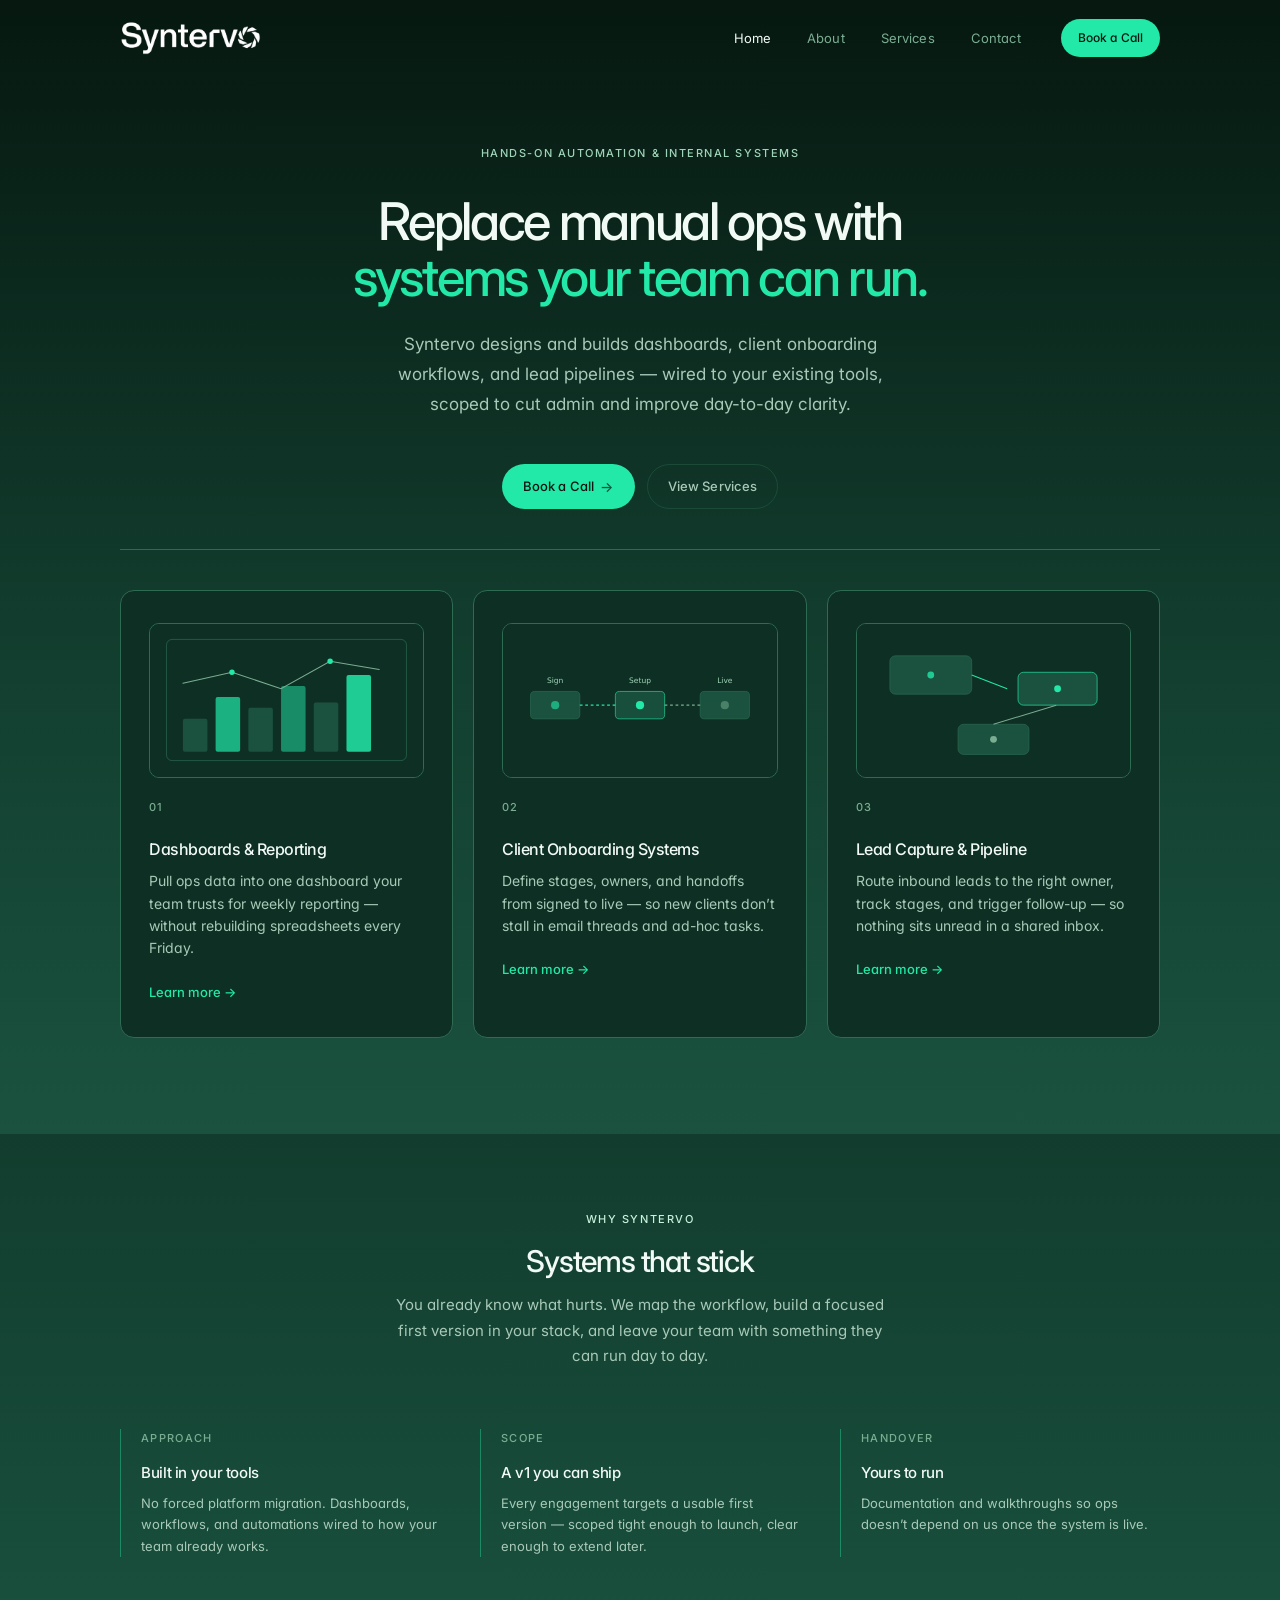
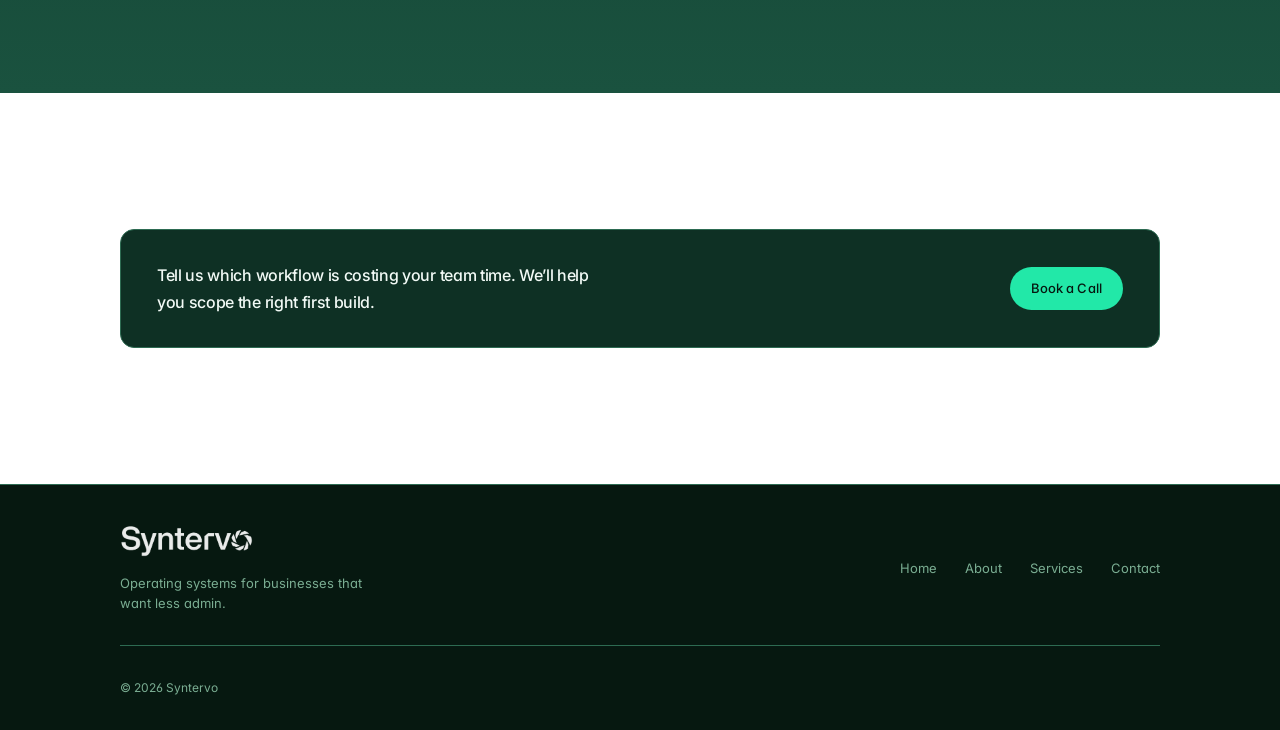
==== index.html @ 8d3b9983 "Add files via upload" ====
<!DOCTYPE html>
<html lang="en">
<head>
  <meta charset="UTF-8">
  <meta name="viewport" content="width=device-width, initial-scale=1.0">
  <meta name="description" content="Syntervo builds dashboards, onboarding systems, and lead pipeline automation — hands-on systems work for teams that want less manual ops.">
  <title>Syntervo | Home</title>
  <link rel="preconnect" href="https://fonts.googleapis.com">
  <link rel="preconnect" href="https://fonts.gstatic.com" crossorigin>
  <link href="https://fonts.googleapis.com/css2?family=Inter:wght@400;500;600&display=swap" rel="stylesheet">
  <link rel="stylesheet" href="style.css">
</head>
<body data-page="home">
  <a class="skip-link" href="#main">Skip to content</a>

  <div class="bg-glow bg-glow--hero" aria-hidden="true"></div>
  <div class="bg-glow bg-glow--edge" aria-hidden="true"></div>
  <div class="bg-grid" aria-hidden="true"></div>

  <header class="header" id="header">
    <div class="container header__inner">
      <a href="index.html" class="logo" aria-label="Syntervo home">
        <img src="assets/logo.png" alt="" class="logo__img" />
      </a>
      <button class="nav-toggle" id="navToggle" type="button" aria-expanded="false" aria-controls="navMenu" aria-label="Open menu">
        <span class="nav-toggle__bar"></span>
        <span class="nav-toggle__bar"></span>
      </button>
      <nav class="nav" id="navMenu" aria-label="Main navigation">
        <ul class="nav__list">
          <li><a href="index.html" class="nav__link nav__link--active">Home</a></li>
          <li><a href="about.html" class="nav__link">About</a></li>
          <li><a href="services.html" class="nav__link">Services</a></li>
          <li><a href="contact.html" class="nav__link">Contact</a></li>
        </ul>
        <a href="contact.html" class="btn btn--primary btn--sm nav__cta">Book a Call</a>
      </nav>
    </div>
  </header>

  <main id="main">
    <section class="hero" aria-labelledby="hero-heading">
      <div class="container">
        <div class="hero__inner">
          <p class="pill reveal">Hands-on automation &amp; internal systems</p>
          <h1 class="hero__title reveal reveal--d1" id="hero-heading">
            Replace manual ops with
            <em class="hero__emph">systems your team can run.</em>
          </h1>
          <p class="hero__sub reveal reveal--d2">
            Syntervo designs and builds dashboards, client onboarding workflows, and lead pipelines —
            wired to your existing tools, scoped to cut admin and improve day-to-day clarity.
          </p>
          <div class="hero__actions reveal reveal--d3">
            <a href="contact.html" class="btn btn--primary">
              Book a Call
              <span class="btn__arrow" aria-hidden="true">→</span>
            </a>
            <a href="services.html" class="btn btn--ghost">View Services</a>
          </div>
        </div>
        <div class="teaser-grid teaser-grid--hero reveal reveal--d3">
          <a href="services.html#dashboards" class="teaser">
            <div class="visual" aria-hidden="true">
              <img src="assets/ill-dashboard.svg" alt="" width="400" height="225" loading="lazy" decoding="async" />
            </div>
            <span class="teaser__num">01</span>
            <h3 class="teaser__title">Dashboards &amp; Reporting</h3>
            <p class="teaser__text">Pull ops data into one dashboard your team trusts for weekly reporting — without rebuilding spreadsheets every Friday.</p>
            <span class="teaser__link">Learn more →</span>
          </a>
          <a href="services.html#onboarding" class="teaser">
            <div class="visual" aria-hidden="true">
              <img src="assets/ill-onboarding.svg" alt="" width="400" height="225" loading="lazy" decoding="async" />
            </div>
            <span class="teaser__num">02</span>
            <h3 class="teaser__title">Client Onboarding Systems</h3>
            <p class="teaser__text">Define stages, owners, and handoffs from signed to live — so new clients don’t stall in email threads and ad-hoc tasks.</p>
            <span class="teaser__link">Learn more →</span>
          </a>
          <a href="services.html#pipeline" class="teaser">
            <div class="visual" aria-hidden="true">
              <img src="assets/ill-pipeline.svg" alt="" width="400" height="225" loading="lazy" decoding="async" />
            </div>
            <span class="teaser__num">03</span>
            <h3 class="teaser__title">Lead Capture &amp; Pipeline</h3>
            <p class="teaser__text">Route inbound leads to the right owner, track stages, and trigger follow-up — so nothing sits unread in a shared inbox.</p>
            <span class="teaser__link">Learn more →</span>
          </a>
        </div>
      </div>
    </section>

    <section class="section section--surface section--compact-top">
      <div class="container">
        <header class="section__header section__header--center reveal">
          <p class="section__eyebrow">Why Syntervo</p>
          <h2 class="section__title">Systems that stick</h2>
          <p class="section__desc">You already know what hurts. We map the workflow, build a focused first version in your stack, and leave your team with something they can run day to day.</p>
        </header>
        <div class="proof-grid">
          <article class="proof reveal">
            <p class="proof__cat">Approach</p>
            <h3 class="proof__title">Built in your tools</h3>
            <p class="proof__text">No forced platform migration. Dashboards, workflows, and automations wired to how your team already works.</p>
          </article>
          <article class="proof reveal reveal--d1">
            <p class="proof__cat">Scope</p>
            <h3 class="proof__title">A v1 you can ship</h3>
            <p class="proof__text">Every engagement targets a usable first version — scoped tight enough to launch, clear enough to extend later.</p>
          </article>
          <article class="proof reveal reveal--d2">
            <p class="proof__cat">Handover</p>
            <h3 class="proof__title">Yours to run</h3>
            <p class="proof__text">Documentation and walkthroughs so ops doesn’t depend on us once the system is live.</p>
          </article>
        </div>
      </div>
    </section>

    <section class="section">
      <div class="container cta-band reveal">
        <p class="cta-band__text">Tell us which workflow is costing your team time. We’ll help you scope the right first build.</p>
        <a href="contact.html" class="btn btn--primary">Book a Call</a>
      </div>
    </section>
  </main>

  <footer class="footer">
    <div class="container footer__inner">
      <div class="footer__left">
        <a href="index.html" class="logo logo--footer" aria-label="Syntervo home">
          <img src="assets/logo.png" alt="" class="logo__img" />
        </a>
        <p class="footer__tagline">Operating systems for businesses that want less admin.</p>
      </div>
      <nav class="footer__nav" aria-label="Footer navigation">
        <a href="index.html">Home</a>
        <a href="about.html">About</a>
        <a href="services.html">Services</a>
        <a href="contact.html">Contact</a>
      </nav>
      <p class="footer__copy">&copy; <span id="year"></span> Syntervo</p>
    </div>
  </footer>

  <script src="script.js"></script>
</body>
</html>
---- style.css ----
/* Syntervo — refined static styles */

/* Forest green palette */
:root {
  --forest-deep: #061810;
  --forest: #0a241c;
  --green-bg: #123d2e;
  --green-mid: #1a523f;
  --green-card: #0e3024;
  --green-border: #2d6b52;
  --green-border-soft: rgba(45, 107, 82, 0.4);
  --accent: #22e8a8;
  --accent-hover: #4df5bc;
  --sage: #9fd4b8;
  --mint: #c8f0dc;
  --text: #f2faf6;
  --text-secondary: #a8c9b8;
  --text-tertiary: #7aad92;

  --bg: var(--forest);
  --surface: var(--green-bg);
  --surface-hover: var(--green-mid);
  --line: var(--green-border-soft);
  --line-subtle: rgba(45, 107, 82, 0.25);
  --line-accent: rgba(34, 232, 168, 0.4);
  --accent-dim: rgba(34, 232, 168, 0.85);
  --accent-ghost: rgba(34, 232, 168, 0.1);
  --glow: rgba(34, 232, 168, 0.18);
  --glow-sage: rgba(127, 200, 160, 0.2);

  --radius: 10px;
  --radius-lg: 14px;
  --header-h: 76px;
  --max: 1040px;
  --max-narrow: 680px;
  --font: 'Inter', system-ui, -apple-system, sans-serif;
  --ease: cubic-bezier(0.25, 0.1, 0.25, 1);
  --section-y: clamp(5.5rem, 12vw, 8.5rem);
}

*, *::before, *::after { box-sizing: border-box; margin: 0; padding: 0; }

html {
  scroll-behavior: smooth;
  scroll-padding-top: var(--header-h);
}

body {
  font-family: var(--font);
  font-size: 0.9375rem;
  font-weight: 400;
  line-height: 1.65;
  color: var(--text-secondary);
  background: linear-gradient(165deg, var(--forest-deep) 0%, var(--forest) 35%, var(--green-bg) 100%);
  background-attachment: fixed;
  min-height: 100vh;
  overflow-x: hidden;
  -webkit-font-smoothing: antialiased;
  font-feature-settings: 'cv02', 'cv03', 'cv04', 'cv11';
}

a { color: inherit; text-decoration: none; }
ul { list-style: none; }
button { font: inherit; cursor: pointer; border: none; background: none; }

.skip-link {
  position: absolute;
  top: -100%;
  left: 1rem;
  z-index: 200;
  padding: 0.5rem 1rem;
  background: var(--accent);
  color: var(--bg);
  border-radius: 6px;
  font-size: 0.8125rem;
  font-weight: 500;
}
.skip-link:focus { top: 1rem; }

.container {
  width: min(100% - 3rem, var(--max));
  margin-inline: auto;
}

/* --- Ambient --- */
.bg-glow {
  position: fixed;
  pointer-events: none;
  z-index: 0;
  filter: blur(120px);
}

.bg-glow--hero {
  width: min(100vw, 880px);
  height: min(75vh, 580px);
  top: -15%;
  left: 50%;
  transform: translateX(-50%);
  background: radial-gradient(ellipse 65% 55% at 50% 45%, var(--glow) 0%, transparent 70%);
  opacity: 1;
}

.bg-glow--edge {
  width: 420px;
  height: 420px;
  bottom: 5%;
  right: -5%;
  background: radial-gradient(circle, var(--glow-sage) 0%, transparent 68%);
  opacity: 0.85;
}

.bg-grid {
  position: fixed;
  inset: 0;
  z-index: 0;
  pointer-events: none;
  background-image:
    linear-gradient(var(--line-subtle) 1px, transparent 1px),
    linear-gradient(90deg, var(--line-subtle) 1px, transparent 1px);
  background-size: 72px 72px;
  mask-image: radial-gradient(ellipse 75% 50% at 50% 12%, black 0%, transparent 70%);
  -webkit-mask-image: radial-gradient(ellipse 75% 50% at 50% 12%, black 0%, transparent 70%);
  opacity: 0.35;
}

/* --- Header --- */
.header {
  position: fixed;
  inset: 0 0 auto 0;
  z-index: 100;
  height: var(--header-h);
  transition: background 0.4s var(--ease), border-color 0.4s var(--ease);
}

.header--scrolled {
  background: rgba(10, 36, 28, 0.9);
  backdrop-filter: blur(20px) saturate(1.3);
  -webkit-backdrop-filter: blur(20px) saturate(1.3);
  border-bottom: 1px solid var(--line-subtle);
}

.header__inner {
  display: flex;
  align-items: center;
  justify-content: space-between;
  height: 100%;
}

.logo {
  display: inline-flex;
  align-items: center;
  z-index: 101;
  line-height: 0;
}

.logo__img {
  display: block;
  height: 34px;
  width: auto;
  max-width: min(204px, 48vw);
  object-fit: contain;
  object-position: left center;
  /* Logo file is white on black — blend black away on dark backgrounds */
  mix-blend-mode: lighten;
}

.logo--footer .logo__img {
  height: 32px;
  max-width: 185px;
  opacity: 0.92;
}

.logo--footer:hover .logo__img {
  opacity: 1;
}

/* --- Nav --- */
.nav-toggle {
  display: none;
  flex-direction: column;
  justify-content: center;
  gap: 6px;
  width: 36px;
  height: 36px;
  z-index: 101;
}

.nav-toggle__bar {
  display: block;
  width: 18px;
  height: 1px;
  background: var(--text);
  margin-left: auto;
  transition: transform 0.35s var(--ease), opacity 0.35s var(--ease);
}

.nav-toggle[aria-expanded="true"] .nav-toggle__bar:first-child {
  transform: translateY(3.5px) rotate(45deg);
}
.nav-toggle[aria-expanded="true"] .nav-toggle__bar:last-child {
  transform: translateY(-3.5px) rotate(-45deg);
}

.nav {
  display: flex;
  align-items: center;
  gap: 2.5rem;
}

.nav__list {
  display: flex;
  gap: 2.25rem;
}

.nav__link {
  font-size: 0.8125rem;
  font-weight: 400;
  letter-spacing: 0.01em;
  color: var(--text-tertiary);
  transition: color 0.25s var(--ease);
}

.nav__link:hover,
.nav__link:focus-visible,
.nav__link--active {
  color: var(--text);
}

/* --- Buttons --- */
.btn {
  display: inline-flex;
  align-items: center;
  justify-content: center;
  gap: 0.4rem;
  font-size: 0.8125rem;
  font-weight: 500;
  letter-spacing: 0.01em;
  padding: 0.625rem 1.25rem;
  border-radius: 100px;
  border: 1px solid transparent;
  transition: background 0.25s var(--ease), border-color 0.25s var(--ease), color 0.25s var(--ease), opacity 0.25s var(--ease);
}

.btn:focus-visible {
  outline: 1px solid var(--accent-dim);
  outline-offset: 3px;
}

.btn--primary {
  background: var(--accent);
  color: var(--forest-deep);
  border-color: transparent;
}

.btn--primary:hover {
  background: var(--accent-hover);
}

.btn--ghost {
  color: var(--text-secondary);
  border-color: var(--line);
  background: transparent;
}

.btn--ghost:hover {
  color: var(--text);
  border-color: var(--line-accent);
  background: var(--accent-ghost);
}

.btn--sm {
  padding: 0.5rem 1rem;
  font-size: 0.75rem;
}

.btn__arrow {
  font-size: 0.875rem;
  opacity: 0.7;
  transition: transform 0.25s var(--ease), opacity 0.25s var(--ease);
}

.btn--primary:hover .btn__arrow {
  transform: translateX(2px);
  opacity: 1;
}

/* --- Hero --- */
.hero {
  position: relative;
  z-index: 1;
  padding: calc(var(--header-h) + 4rem) 0 6rem;
  background: linear-gradient(180deg, var(--forest-deep) 0%, var(--green-bg) 55%, var(--green-mid) 100%);
}

.hero__inner {
  text-align: center;
  max-width: var(--max-narrow);
  margin-inline: auto;
}

.pill {
  display: inline-block;
  margin-bottom: 2rem;
  font-size: 0.6875rem;
  font-weight: 500;
  letter-spacing: 0.14em;
  text-transform: uppercase;
  color: var(--sage);
}

.hero__title {
  font-size: clamp(2.125rem, 5.2vw, 3.25rem);
  font-weight: 500;
  line-height: 1.08;
  letter-spacing: -0.045em;
  color: var(--text);
  margin-bottom: 1.5rem;
}

.hero__emph {
  font-style: normal;
  color: var(--accent);
  font-weight: 500;
}

.hero__sub {
  font-size: clamp(0.9375rem, 1.8vw, 1.0625rem);
  line-height: 1.75;
  color: var(--text-secondary);
  max-width: 34rem;
  margin: 0 auto 2.75rem;
  font-weight: 400;
}

.hero__actions {
  display: flex;
  flex-wrap: wrap;
  gap: 0.75rem;
  justify-content: center;
  margin-bottom: 2.5rem;
}

.hero__visual {
  margin: 0 auto 3rem;
  max-width: 520px;
  border-radius: var(--radius-lg);
  border: 1px solid var(--green-border);
  overflow: hidden;
  background: var(--green-card);
}

.hero__visual img {
  display: block;
  width: 100%;
  height: auto;
  vertical-align: middle;
}

/* --- Illustration blocks (teasers, cards) --- */
.visual {
  margin-bottom: 1.25rem;
  border-radius: var(--radius);
  border: 1px solid var(--green-border);
  overflow: hidden;
  background: var(--green-card);
  aspect-ratio: 16 / 9;
}

.visual img {
  display: block;
  width: 100%;
  height: 100%;
  object-fit: cover;
}

/* --- Metrics --- */
.metrics {
  display: grid;
  grid-template-columns: repeat(3, 1fr);
  gap: 1rem;
  padding-top: 2.5rem;
  border-top: 1px solid var(--green-border);
}

.metric {
  position: relative;
  padding: 1.5rem 1.25rem 1.35rem;
  text-align: center;
  border: 1px solid var(--green-border);
  border-radius: var(--radius-lg);
  background:
    linear-gradient(165deg, rgba(34, 232, 168, 0.06) 0%, transparent 42%),
    var(--green-card);
  transition:
    border-color 0.25s var(--ease),
    transform 0.25s var(--ease),
    box-shadow 0.25s var(--ease);
}

.metric::before {
  content: '';
  position: absolute;
  inset: 0;
  border-radius: inherit;
  background: radial-gradient(ellipse 80% 60% at 50% 0%, var(--glow) 0%, transparent 70%);
  opacity: 0;
  transition: opacity 0.25s var(--ease);
  pointer-events: none;
}

.metric:hover {
  border-color: var(--line-accent);
  transform: translateY(-2px);
  box-shadow: 0 10px 36px rgba(0, 0, 0, 0.22);
}

.metric:hover::before {
  opacity: 1;
}

.metric__icon {
  display: flex;
  align-items: center;
  justify-content: center;
  width: 2.75rem;
  height: 2.75rem;
  margin: 0 auto 1rem;
  border-radius: var(--radius);
  background: var(--accent-ghost);
  border: 1px solid var(--line-accent);
  color: var(--accent);
}

.metric__icon svg {
  width: 1.25rem;
  height: 1.25rem;
}

.teaser-grid--hero {
  margin-top: 2.5rem;
  padding-top: 2.5rem;
  border-top: 1px solid var(--green-border);
  text-align: left;
}

.metric__num {
  display: block;
  font-size: 0.625rem;
  font-weight: 500;
  letter-spacing: 0.14em;
  color: var(--accent);
  margin-bottom: 0.4rem;
  opacity: 0.9;
}

.metric__label {
  display: block;
  font-size: 0.9375rem;
  font-weight: 500;
  letter-spacing: -0.02em;
  color: var(--text);
  margin-bottom: 0.4rem;
}

.metric__detail {
  font-size: 0.8125rem;
  color: var(--text-secondary);
  letter-spacing: 0.01em;
  line-height: 1.5;
  max-width: 14rem;
  margin-inline: auto;
}

/* --- Sections --- */
.section {
  position: relative;
  z-index: 1;
  padding: var(--section-y) 0;
}

.section--divider {
  border-top: 1px solid var(--line-subtle);
}

.section--surface {
  background: linear-gradient(180deg, var(--green-bg) 0%, var(--green-mid) 100%);
}

.section--compact-top {
  padding-top: clamp(3.25rem, 6.5vw, 4.75rem);
}

.section--compact-top--slight {
  padding-top: clamp(1rem, 2vw, 1.5rem);
}

.section--page-start {
  padding-top: calc(var(--header-h) + 3rem);
}

.page-intro {
  position: relative;
  z-index: 1;
  padding: calc(var(--header-h) + 2.75rem) 0 0.75rem;
  text-align: center;
  background: linear-gradient(180deg, var(--forest-deep) 0%, var(--green-bg) 70%, var(--green-bg) 100%);
}

.page-intro + .section--compact-top--slight {
  padding-top: 0.75rem;
}

.section--surface.section--compact-top--slight:has(+ .section--compact) {
  padding-bottom: clamp(1.25rem, 2.5vw, 2rem);
}

.prose--section.prose--centered {
  gap: 0;
}

.prose--section .prose__title {
  margin-bottom: 0.75rem;
}

.page-intro__title {
  max-width: 28rem;
  margin-inline: auto;
  font-size: clamp(1.875rem, 4.5vw, 2.75rem);
  font-weight: 500;
  line-height: 1.1;
  letter-spacing: -0.04em;
  color: var(--text);
  margin-bottom: 0;
}

.page-intro__sub {
  font-size: 1rem;
  line-height: 1.75;
  color: var(--text-secondary);
  max-width: 32rem;
}

.section--compact {
  padding: clamp(2.75rem, 5.5vw, 4rem) 0;
}

.section--compact .section__header {
  margin-bottom: 2rem;
}

.section--compact .step {
  padding: 1.35rem 0;
  gap: 1.5rem;
}

.section--process {
  padding: clamp(2.5rem, 5vw, 3.5rem) 0;
}

.section--process .section__header {
  margin-bottom: 2rem;
}

.section--process .step {
  padding: 1.35rem 0;
}

.section--compact:has(+ .section--process) {
  padding-bottom: clamp(2rem, 4vw, 3rem);
}

.section--surface:has(+ .section--compact) {
  padding-bottom: clamp(2.75rem, 5.5vw, 4rem);
}

/* About: less gap between hero graphic and prose section */
.page-hero:has(+ .section--compact-top) {
  padding-bottom: 2rem;
}

.section--surface .section__eyebrow {
  color: var(--mint);
}

.section__header--follow {
  margin-top: clamp(4.5rem, 9vw, 6.5rem);
}

.section__header {
  max-width: 28rem;
  margin-bottom: 3.75rem;
}

.section__eyebrow {
  font-size: 0.6875rem;
  font-weight: 500;
  letter-spacing: 0.14em;
  text-transform: uppercase;
  color: var(--accent-dim);
  margin-bottom: 1rem;
}

.section__title {
  font-size: clamp(1.5rem, 3vw, 1.875rem);
  font-weight: 500;
  letter-spacing: -0.04em;
  line-height: 1.15;
  color: var(--text);
  margin-bottom: 0.875rem;
}

.section__desc {
  font-size: 0.9375rem;
  color: var(--text-secondary);
  line-height: 1.7;
}

.section__header--center {
  text-align: center;
  max-width: 32rem;
  margin-inline: auto;
}

/* --- Page hero (inner pages) --- */
.page-hero {
  position: relative;
  z-index: 1;
  padding: calc(var(--header-h) + 4.5rem) 0 4rem;
  background: linear-gradient(180deg, var(--forest-deep) 0%, var(--green-bg) 100%);
}

.page-hero--short {
  padding-bottom: 2.5rem;
}

.page-hero__inner {
  max-width: var(--max-narrow);
}

.page-hero__title {
  font-size: clamp(1.875rem, 4.5vw, 2.75rem);
  font-weight: 500;
  line-height: 1.1;
  letter-spacing: -0.04em;
  color: var(--text);
  margin-bottom: 1.25rem;
}

.page-hero__sub {
  font-size: 1rem;
  line-height: 1.75;
  color: var(--text-secondary);
  max-width: 32rem;
}

.page-hero__visual {
  margin-top: 2.5rem;
  max-width: 480px;
  border-radius: var(--radius-lg);
  border: 1px solid var(--green-border);
  overflow: hidden;
  background: var(--green-card);
}

.page-hero__visual img {
  display: block;
  width: 100%;
  height: auto;
}

/* --- Teaser grid (home) --- */
.teaser-grid {
  display: grid;
  grid-template-columns: repeat(3, 1fr);
  gap: 1.25rem;
}

.teaser {
  display: block;
  padding: 2rem 1.75rem;
  border: 1px solid var(--green-border);
  border-radius: var(--radius-lg);
  background: var(--green-card);
  transition: border-color 0.3s var(--ease), background 0.3s var(--ease);
}

.teaser:hover {
  border-color: var(--accent);
  background: var(--forest);
}

.teaser__num {
  display: block;
  font-size: 0.6875rem;
  font-weight: 500;
  letter-spacing: 0.08em;
  color: var(--text-tertiary);
  margin-bottom: 1.25rem;
}

.teaser__title {
  font-size: 1rem;
  font-weight: 500;
  letter-spacing: -0.03em;
  color: var(--text);
  margin-bottom: 0.5rem;
}

.teaser__text {
  font-size: 0.875rem;
  color: var(--text-secondary);
  line-height: 1.6;
  margin-bottom: 1.25rem;
}

.teaser__link {
  font-size: 0.8125rem;
  font-weight: 500;
  color: var(--accent);
}

/* --- CTA band --- */
.cta-band {
  display: flex;
  flex-wrap: wrap;
  align-items: center;
  justify-content: space-between;
  gap: 1.5rem;
  padding: 2rem 2.25rem;
  border: 1px solid var(--green-border);
  border-radius: var(--radius-lg);
  background: var(--green-card);
}

.cta-band__text {
  font-size: 1rem;
  font-weight: 500;
  letter-spacing: -0.02em;
  color: var(--text);
  max-width: 28rem;
}

/* --- Prose (about) --- */
.prose {
  display: grid;
  gap: 3rem;
  max-width: 36rem;
}

.prose__title {
  font-size: 1.125rem;
  font-weight: 500;
  letter-spacing: -0.03em;
  color: var(--text);
  margin-bottom: 1rem;
}

.prose__block p {
  font-size: 0.9375rem;
  color: var(--text-secondary);
  line-height: 1.75;
  margin-bottom: 1rem;
}

.prose__block p:last-child {
  margin-bottom: 0;
}

.prose--section {
  max-width: 40rem;
}

.prose--centered {
  margin-inline: auto;
  text-align: center;
}

.founder-profile {
  display: grid;
  grid-template-columns: minmax(220px, 280px) 1fr;
  gap: clamp(2rem, 5vw, 3.5rem);
  align-items: start;
  max-width: 52rem;
}

.founder-profile__media {
  position: relative;
  isolation: isolate;
  margin: 0;
  border: 2px solid rgba(34, 232, 168, 0.55);
  border-radius: var(--radius-lg);
  overflow: visible;
  background: var(--green-card);
  box-shadow:
    0 0 10px rgba(34, 232, 168, 0.11),
    0 0 18px rgba(34, 232, 168, 0.05);
}

.founder-profile__media img {
  display: block;
  width: 100%;
  height: auto;
  vertical-align: middle;
  border-radius: calc(var(--radius-lg) - 2px);
  filter: brightness(0.94) saturate(0.94);
}

.founder-profile__media::after {
  content: '';
  position: absolute;
  inset: 2px;
  border-radius: calc(var(--radius-lg) - 2px);
  pointer-events: none;
  z-index: 1;
  background: linear-gradient(
    165deg,
    rgba(18, 61, 46, 0.1) 0%,
    rgba(6, 24, 16, 0.22) 100%
  );
  mix-blend-mode: multiply;
}

.founder-profile__name {
  font-size: 1.125rem;
  font-weight: 500;
  letter-spacing: -0.03em;
  color: var(--text);
  margin-bottom: 0.35rem;
}

.founder-profile__role {
  font-size: 0.8125rem;
  font-weight: 500;
  letter-spacing: 0.06em;
  text-transform: uppercase;
  color: var(--accent-dim);
  margin-bottom: 1.25rem;
}

.founder-profile__body p {
  font-size: 0.9375rem;
  color: var(--text-secondary);
  line-height: 1.75;
  margin-bottom: 1rem;
}

.founder-profile__body p:last-child {
  margin-bottom: 0;
}

.steps--wide {
  max-width: 42rem;
}

/* --- Contact info --- */
.contact-info {
  display: grid;
  grid-template-columns: repeat(2, 1fr);
  gap: 2rem;
  margin-top: 3rem;
  max-width: 40rem;
  margin-inline: auto;
}

.contact-info__label {
  font-size: 0.8125rem;
  font-weight: 500;
  color: var(--text);
  margin-bottom: 0.5rem;
}

.contact-info__item p {
  font-size: 0.875rem;
  color: var(--text-secondary);
  line-height: 1.65;
}

/* --- Service cards --- */
.cards {
  display: grid;
  grid-template-columns: repeat(3, 1fr);
  gap: 1px;
  background: var(--green-border);
  border: 1px solid var(--green-border);
  border-radius: var(--radius-lg);
  overflow: hidden;
}

.card {
  padding: 2.25rem 2rem 2.5rem;
  background: var(--green-card);
  transition: background 0.35s var(--ease);
  scroll-margin-top: calc(var(--header-h) + 1rem);
}

.card:hover {
  background: var(--forest);
}

.card .visual {
  margin: -2.25rem -2rem 1.5rem;
  width: calc(100% + 4rem);
  max-width: none;
  border-radius: 0;
  border-left: none;
  border-right: none;
  border-top: none;
}

/* Dashboard mockup — inset padding; ambient overlays match page glow/grid */
.card .visual.visual--screenshot {
  --visual-inset: 0.75rem;
  position: relative;
  isolation: isolate;
  aspect-ratio: 3 / 2;
  padding: var(--visual-inset);
  box-sizing: border-box;
  background: var(--green-card);
  overflow: visible;
}

.card .visual.visual--screenshot img {
  display: block;
  width: 100%;
  height: 100%;
  object-fit: cover;
  object-position: center;
  border: none;
  border-radius: var(--radius-lg);
  box-shadow:
    0 0 0 1px rgba(34, 232, 168, 0.28),
    0 0 18px var(--glow),
    0 0 40px rgba(34, 232, 168, 0.09);
}

/* Hero-style glow + edge vignette (same tokens as .bg-glow / page atmosphere) */
.card .visual.visual--screenshot::before {
  content: '';
  position: absolute;
  z-index: 1;
  inset: var(--visual-inset);
  border-radius: var(--radius-lg);
  pointer-events: none;
  background:
    radial-gradient(ellipse 65% 55% at 50% 22%, var(--glow) 0%, transparent 70%),
    radial-gradient(circle at 88% 92%, var(--glow-sage) 0%, transparent 52%),
    radial-gradient(ellipse 95% 88% at 50% 50%, transparent 38%, rgba(6, 24, 16, 0.7) 100%);
  mix-blend-mode: soft-light;
}

/* Grid wash — mirrors .bg-grid mask on the image area */
.card .visual.visual--screenshot::after {
  content: '';
  position: absolute;
  z-index: 2;
  inset: var(--visual-inset);
  border-radius: var(--radius-lg);
  pointer-events: none;
  background-image:
    linear-gradient(var(--line-subtle) 1px, transparent 1px),
    linear-gradient(90deg, var(--line-subtle) 1px, transparent 1px);
  background-size: 72px 72px;
  mask-image: radial-gradient(ellipse 75% 50% at 50% 18%, black 0%, transparent 70%);
  -webkit-mask-image: radial-gradient(ellipse 75% 50% at 50% 18%, black 0%, transparent 70%);
  opacity: 0.35;
}

.card__index {
  display: block;
  font-size: 0.6875rem;
  font-weight: 500;
  letter-spacing: 0.08em;
  color: var(--text-tertiary);
  margin-bottom: 1.75rem;
}

.card__title {
  font-size: 1rem;
  font-weight: 500;
  letter-spacing: -0.03em;
  color: var(--text);
  margin-bottom: 0.75rem;
  line-height: 1.3;
}

.card__text {
  font-size: 0.875rem;
  color: var(--text-secondary);
  line-height: 1.65;
  margin-bottom: 1.75rem;
}

.card__list {
  display: flex;
  flex-direction: column;
  gap: 0.5rem;
  padding-top: 1.5rem;
  border-top: 1px solid var(--green-border);
}

.card__list li {
  font-size: 0.8125rem;
  color: var(--text-tertiary);
  padding-left: 0.875rem;
  position: relative;
}

.card__list li::before {
  content: '—';
  position: absolute;
  left: 0;
  color: var(--line-accent);
  font-size: 0.75rem;
}

/* --- Process --- */
.steps {
  display: flex;
  flex-direction: column;
  gap: 0;
  max-width: 36rem;
}

.step {
  display: grid;
  grid-template-columns: 3.5rem 1fr;
  gap: 2rem;
  padding: 2.25rem 0;
  border-bottom: 1px solid var(--green-border);
}

.step:first-child {
  padding-top: 0;
}

.step:last-child {
  border-bottom: none;
  padding-bottom: 0;
}

.step__num {
  font-size: 0.75rem;
  font-weight: 500;
  letter-spacing: 0.06em;
  color: var(--text-tertiary);
  padding-top: 0.15rem;
}

.step__title {
  font-size: 1rem;
  font-weight: 500;
  letter-spacing: -0.03em;
  color: var(--text);
  margin-bottom: 0.5rem;
}

.step__text {
  font-size: 0.875rem;
  color: var(--text-secondary);
  line-height: 1.65;
}

/* --- Proof --- */
.proof-grid {
  display: grid;
  grid-template-columns: repeat(3, 1fr);
  gap: 2.5rem;
}

.proof {
  padding-left: 1.25rem;
  border-left: 1px solid var(--line-accent);
  transition: border-color 0.35s var(--ease);
}

.proof:hover {
  border-left-color: var(--accent-dim);
}

.proof__cat {
  font-size: 0.6875rem;
  font-weight: 500;
  letter-spacing: 0.12em;
  text-transform: uppercase;
  color: var(--text-tertiary);
  margin-bottom: 1rem;
}

.proof__title {
  font-size: 0.9375rem;
  font-weight: 500;
  letter-spacing: -0.025em;
  color: var(--text);
  line-height: 1.35;
  margin-bottom: 0.625rem;
}

.proof__text {
  font-size: 0.8125rem;
  color: var(--text-secondary);
  line-height: 1.65;
}

/* --- Contact --- */
.page-hero--short:has(+ .section--contact) {
  padding-bottom: 1.25rem;
}

.section--contact {
  padding-top: clamp(1rem, 2vw, 1.5rem);
  padding-bottom: calc(var(--section-y) + 1rem);
}

.contact {
  text-align: center;
  max-width: 32rem;
  margin-inline: auto;
  padding: 3.5rem 2rem;
  border: 1px solid var(--green-border);
  border-radius: var(--radius-lg);
  background: var(--green-card);
  position: relative;
  overflow: hidden;
}

.contact::before {
  content: '';
  position: absolute;
  top: -50%;
  left: 50%;
  transform: translateX(-50%);
  width: 120%;
  height: 100%;
  background: radial-gradient(ellipse at center top, rgba(34, 232, 168, 0.14) 0%, transparent 55%);
  pointer-events: none;
}

.contact__title,
.contact__text,
.contact__success,
.contact-form,
.contact__note {
  position: relative;
}

.contact__title {
  font-size: clamp(1.375rem, 3vw, 1.625rem);
  font-weight: 500;
  letter-spacing: -0.04em;
  color: var(--text);
  line-height: 1.2;
  margin-bottom: 1rem;
}

.contact__text {
  font-size: 0.9375rem;
  color: var(--text-secondary);
  line-height: 1.7;
  margin-bottom: 1.75rem;
}

.contact__success {
  text-align: left;
  margin-bottom: 1.5rem;
  padding: 1.25rem 1.35rem;
  border: 1px solid var(--line-accent);
  border-radius: var(--radius);
  background: var(--accent-ghost);
}

.contact__success-title {
  font-size: 0.9375rem;
  font-weight: 500;
  color: var(--text);
  margin-bottom: 0.35rem;
}

.contact__success-text {
  font-size: 0.875rem;
  color: var(--text-secondary);
  line-height: 1.6;
}

.contact-form {
  text-align: left;
}

.contact-form__honey {
  position: absolute;
  left: -9999px;
  width: 1px;
  height: 1px;
  opacity: 0;
  pointer-events: none;
}

.form-field {
  margin-bottom: 1.1rem;
}

.form-label {
  display: block;
  font-size: 0.8125rem;
  font-weight: 500;
  color: var(--text);
  margin-bottom: 0.4rem;
  letter-spacing: 0.01em;
}

.form-input {
  display: block;
  width: 100%;
  font-family: var(--font);
  font-size: 0.875rem;
  line-height: 1.5;
  color: var(--text);
  background: var(--forest);
  border: 1px solid var(--green-border);
  border-radius: var(--radius);
  padding: 0.65rem 0.85rem;
  transition: border-color 0.25s var(--ease), box-shadow 0.25s var(--ease);
}

.form-input::placeholder {
  color: var(--text-tertiary);
}

.form-input:hover {
  border-color: var(--line-accent);
}

.form-input:focus {
  outline: none;
  border-color: var(--accent);
  box-shadow: 0 0 0 3px rgba(34, 232, 168, 0.15);
}

.form-select {
  appearance: none;
  background-image: url("data:image/svg+xml,%3Csvg xmlns='http://www.w3.org/2000/svg' width='12' height='8' viewBox='0 0 12 8' fill='none'%3E%3Cpath d='M1 1.5L6 6.5L11 1.5' stroke='%237aad92' stroke-width='1.5' stroke-linecap='round' stroke-linejoin='round'/%3E%3C/svg%3E");
  background-repeat: no-repeat;
  background-position: right 0.85rem center;
  padding-right: 2.25rem;
  cursor: pointer;
}

.form-select option {
  background: var(--forest);
  color: var(--text);
}

.form-textarea {
  resize: vertical;
  min-height: 7.5rem;
}

.btn--block {
  width: 100%;
  margin-top: 0.35rem;
}

.contact__note {
  margin-top: 1.5rem;
  font-size: 0.75rem;
  color: var(--text-tertiary);
  letter-spacing: 0.02em;
}

.contact__email-link {
  color: var(--accent);
  transition: opacity 0.25s var(--ease);
}

.contact__email-link:hover {
  opacity: 0.85;
}

/* --- Footer --- */
.footer {
  position: relative;
  z-index: 1;
  padding: 2.5rem 0 2rem;
  border-top: 1px solid var(--green-border);
  background: var(--forest-deep);
}

.footer__inner {
  display: grid;
  grid-template-columns: 1fr auto;
  grid-template-rows: auto auto;
  gap: 2rem 3rem;
  align-items: start;
}

.footer__tagline {
  margin-top: 0.5rem;
  font-size: 0.8125rem;
  color: var(--text-tertiary);
  max-width: 16rem;
  line-height: 1.55;
}

.footer__nav {
  display: flex;
  gap: 1.75rem;
  align-self: center;
}

.footer__nav a {
  font-size: 0.8125rem;
  color: var(--text-tertiary);
  transition: color 0.25s var(--ease);
}

.footer__nav a:hover {
  color: var(--accent);
}

.footer__copy {
  grid-column: 1 / -1;
  font-size: 0.75rem;
  color: var(--text-tertiary);
  padding-top: 2rem;
  border-top: 1px solid var(--green-border);
}

/* --- Reveal --- */
.reveal {
  opacity: 0;
  transform: translateY(14px);
  transition: opacity 0.8s var(--ease), transform 0.8s var(--ease);
}

.reveal.is-visible {
  opacity: 1;
  transform: translateY(0);
}

.reveal--d1 { transition-delay: 0.08s; }
.reveal--d2 { transition-delay: 0.16s; }
.reveal--d3 { transition-delay: 0.24s; }
.reveal--d4 { transition-delay: 0.32s; }

/* --- Responsive --- */
@media (max-width: 900px) {
  .cards,
  .proof-grid,
  .teaser-grid,
  .contact-info {
    grid-template-columns: 1fr;
  }

  .card + .card {
    border-top: none;
  }

  .metrics {
    grid-template-columns: 1fr;
    gap: 0.75rem;
  }

  .metric {
    display: grid;
    grid-template-columns: auto 1fr;
    grid-template-rows: auto auto;
    column-gap: 1rem;
    row-gap: 0.15rem;
    padding: 1.25rem 1.15rem;
    text-align: left;
  }

  .metric__icon {
    grid-row: 1 / span 3;
    margin: 0;
    align-self: center;
  }

  .metric__num {
    grid-column: 2;
    margin-bottom: 0;
  }

  .metric__label {
    grid-column: 2;
    margin-bottom: 0;
  }

  .metric__detail {
    grid-column: 2;
    margin-inline: 0;
    max-width: none;
  }
}

@media (max-width: 768px) {
  :root { --header-h: 72px; }

  .logo__img {
    height: 27px;
    max-width: 149px;
  }

  .hero__visual {
    max-width: 100%;
    margin-bottom: 2.5rem;
  }

  .container {
    width: min(100% - 2rem, var(--max));
  }

  .nav-toggle { display: flex; }

  .nav {
    position: fixed;
    inset: 0;
    flex-direction: column;
    justify-content: center;
    gap: 2.5rem;
    background: rgba(6, 24, 16, 0.98);
    backdrop-filter: blur(24px);
    -webkit-backdrop-filter: blur(24px);
    opacity: 0;
    visibility: hidden;
    pointer-events: none;
    transition: opacity 0.35s var(--ease), visibility 0.35s var(--ease);
  }

  .nav.is-open {
    opacity: 1;
    visibility: visible;
    pointer-events: auto;
  }

  .nav__list {
    flex-direction: column;
    align-items: center;
    gap: 1.75rem;
  }

  .nav__link { font-size: 0.9375rem; }

  .nav__cta { min-width: 200px; }

  .hero {
    min-height: auto;
    padding-top: calc(var(--header-h) + 3rem);
    padding-bottom: 4.5rem;
  }

  .section__header { margin-bottom: 2.75rem; }

  .step {
    grid-template-columns: 2.5rem 1fr;
    gap: 1.25rem;
  }

  .footer__inner { grid-template-columns: 1fr; }

  .founder-profile {
    grid-template-columns: 1fr;
    max-width: 28rem;
  }

  .founder-profile__media {
    max-width: 280px;
  }
}

@media (max-width: 480px) {
  .hero__actions {
    flex-direction: column;
    width: 100%;
  }

  .hero__actions .btn { width: 100%; }

  .contact { padding: 2.5rem 1.5rem; }

  .cta-band {
    flex-direction: column;
    align-items: flex-start;
  }
}

@media (prefers-reduced-motion: reduce) {
  html { scroll-behavior: auto; }

  .reveal {
    opacity: 1;
    transform: none;
    transition: none;
  }

  .btn:hover .btn__arrow { transform: none; }
}
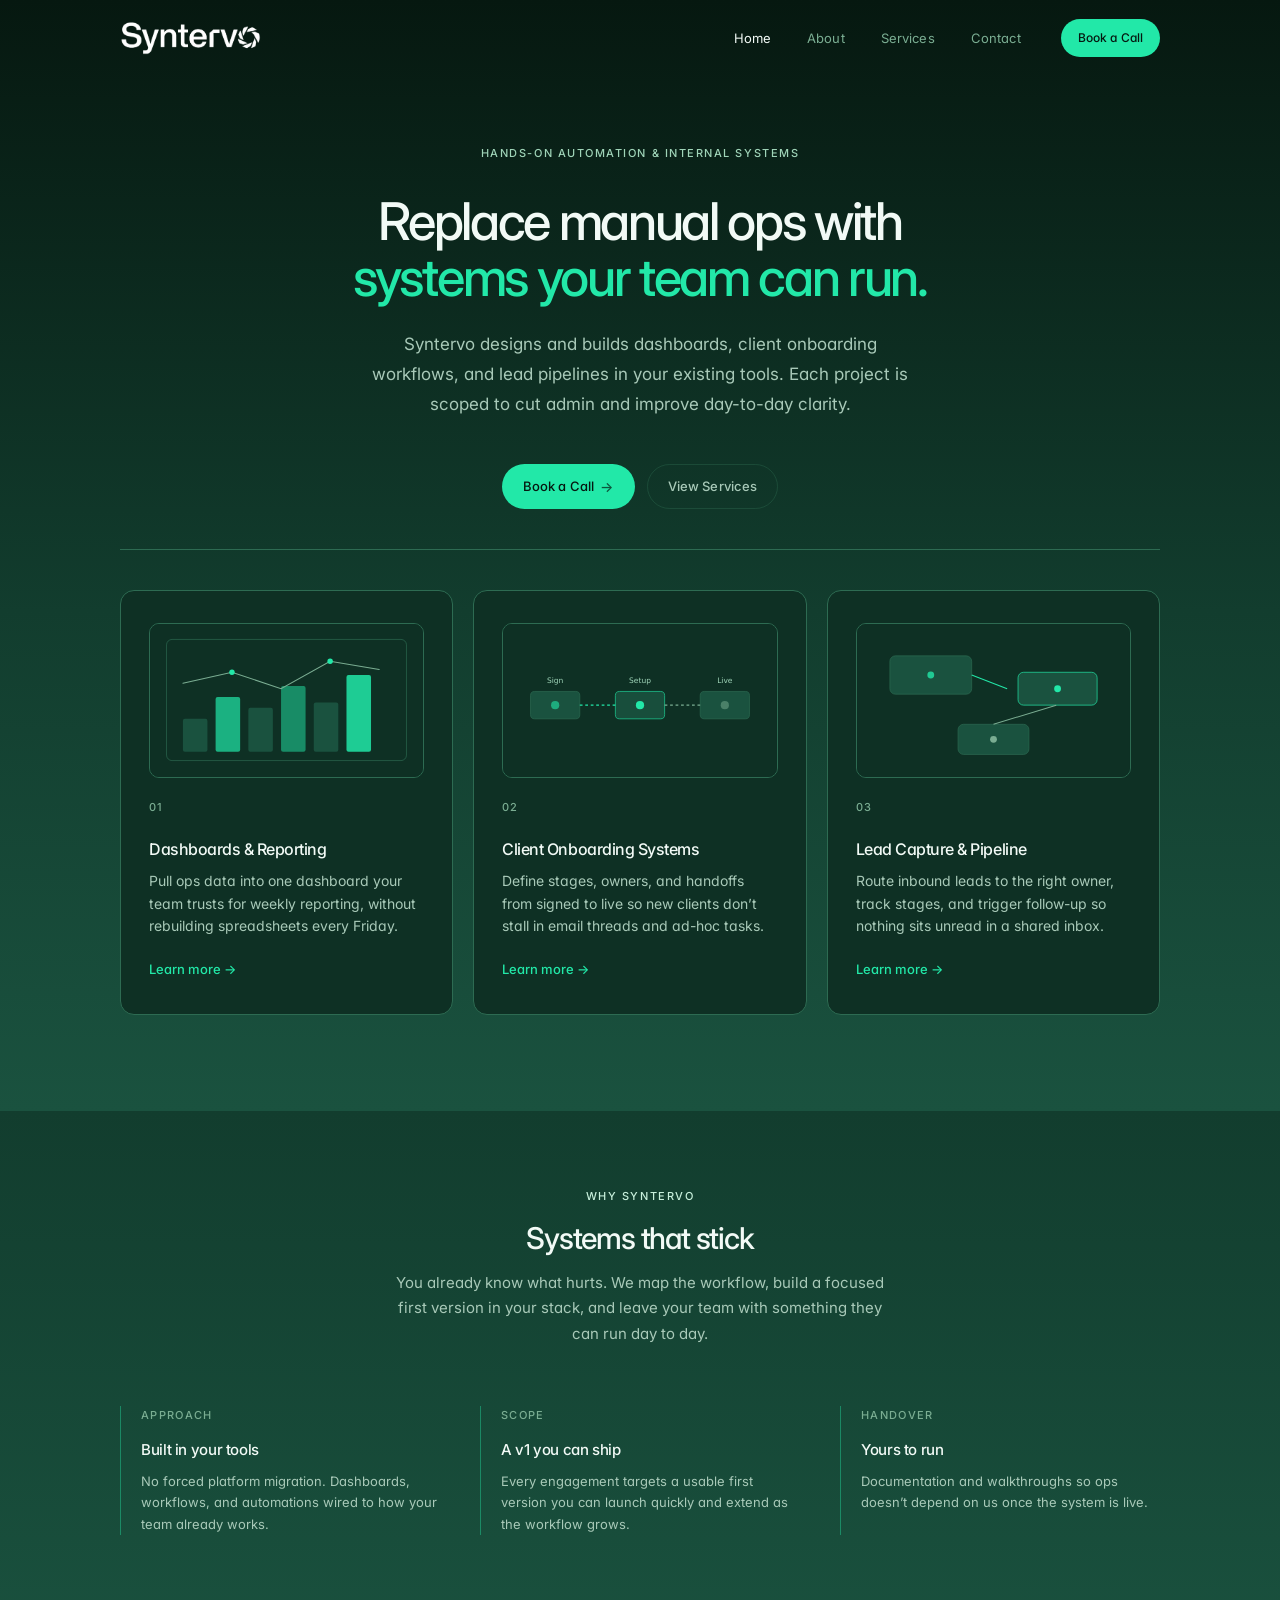
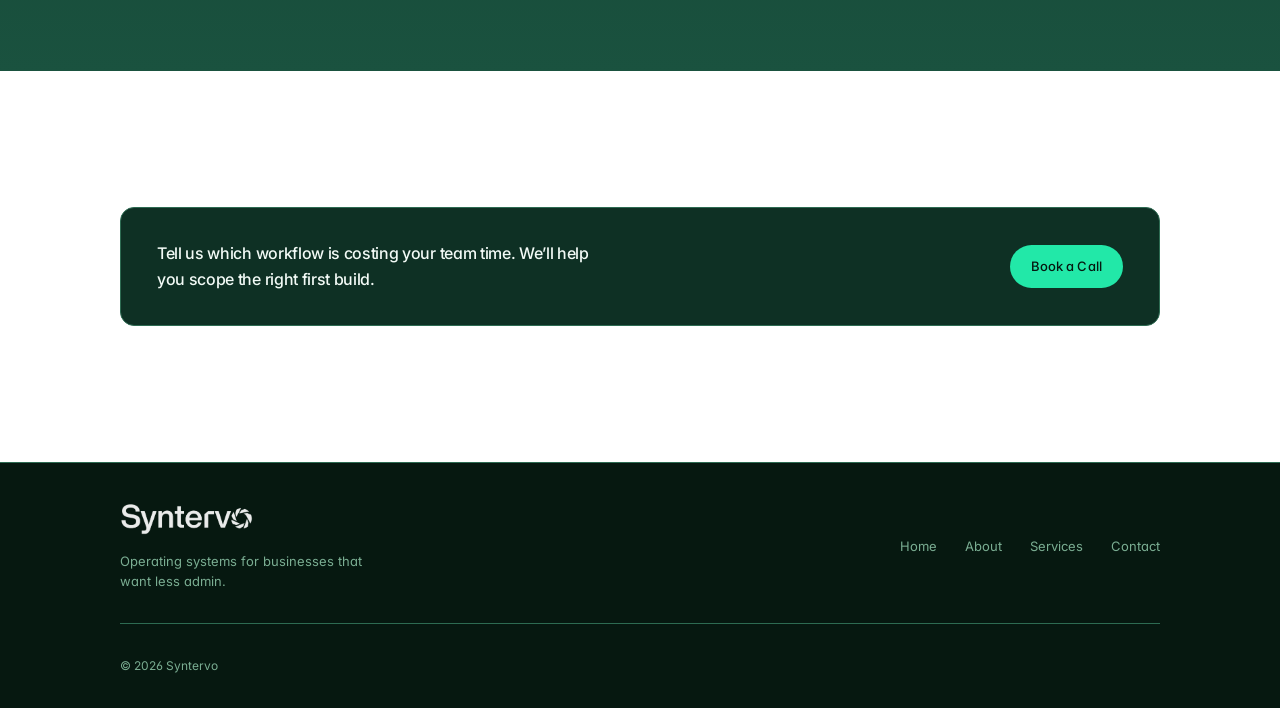
==== commit 3eb583cf: "Updated content, graphics and contact form" ====
--- a/index.html
+++ b/index.html
@@ -3,7 +3,7 @@
 <head>
   <meta charset="UTF-8">
   <meta name="viewport" content="width=device-width, initial-scale=1.0">
-  <meta name="description" content="Syntervo builds dashboards, onboarding systems, and lead pipeline automation — hands-on systems work for teams that want less manual ops.">
+  <meta name="description" content="Syntervo builds hands-on dashboards, onboarding systems, and lead pipeline automation for teams that want less manual ops.">
   <title>Syntervo | Home</title>
   <link rel="preconnect" href="https://fonts.googleapis.com">
   <link rel="preconnect" href="https://fonts.gstatic.com" crossorigin>
@@ -48,8 +48,7 @@
             <em class="hero__emph">systems your team can run.</em>
           </h1>
           <p class="hero__sub reveal reveal--d2">
-            Syntervo designs and builds dashboards, client onboarding workflows, and lead pipelines —
-            wired to your existing tools, scoped to cut admin and improve day-to-day clarity.
+            Syntervo designs and builds dashboards, client onboarding workflows, and lead pipelines in your existing tools. Each project is scoped to cut admin and improve day-to-day clarity.
           </p>
           <div class="hero__actions reveal reveal--d3">
             <a href="contact.html" class="btn btn--primary">
@@ -66,7 +65,7 @@
             </div>
             <span class="teaser__num">01</span>
             <h3 class="teaser__title">Dashboards &amp; Reporting</h3>
-            <p class="teaser__text">Pull ops data into one dashboard your team trusts for weekly reporting — without rebuilding spreadsheets every Friday.</p>
+            <p class="teaser__text">Pull ops data into one dashboard your team trusts for weekly reporting, without rebuilding spreadsheets every Friday.</p>
             <span class="teaser__link">Learn more →</span>
           </a>
           <a href="services.html#onboarding" class="teaser">
@@ -75,7 +74,7 @@
             </div>
             <span class="teaser__num">02</span>
             <h3 class="teaser__title">Client Onboarding Systems</h3>
-            <p class="teaser__text">Define stages, owners, and handoffs from signed to live — so new clients don’t stall in email threads and ad-hoc tasks.</p>
+            <p class="teaser__text">Define stages, owners, and handoffs from signed to live so new clients don’t stall in email threads and ad-hoc tasks.</p>
             <span class="teaser__link">Learn more →</span>
           </a>
           <a href="services.html#pipeline" class="teaser">
@@ -84,7 +83,7 @@
             </div>
             <span class="teaser__num">03</span>
             <h3 class="teaser__title">Lead Capture &amp; Pipeline</h3>
-            <p class="teaser__text">Route inbound leads to the right owner, track stages, and trigger follow-up — so nothing sits unread in a shared inbox.</p>
+            <p class="teaser__text">Route inbound leads to the right owner, track stages, and trigger follow-up so nothing sits unread in a shared inbox.</p>
             <span class="teaser__link">Learn more →</span>
           </a>
         </div>
@@ -107,7 +106,7 @@
           <article class="proof reveal reveal--d1">
             <p class="proof__cat">Scope</p>
             <h3 class="proof__title">A v1 you can ship</h3>
-            <p class="proof__text">Every engagement targets a usable first version — scoped tight enough to launch, clear enough to extend later.</p>
+            <p class="proof__text">Every engagement targets a usable first version you can launch quickly and extend as the workflow grows.</p>
           </article>
           <article class="proof reveal reveal--d2">
             <p class="proof__cat">Handover</p>
--- a/style.css
+++ b/style.css
@@ -965,6 +965,26 @@
   opacity: 0.35;
 }
 
+/* Dashboards card — glow toned down 30% vs other service screenshots */
+#dashboards .visual.visual--screenshot {
+  --screenshot-glow: rgba(34, 232, 168, 0.126);
+  --screenshot-glow-sage: rgba(127, 200, 160, 0.14);
+}
+
+#dashboards .visual.visual--screenshot img {
+  box-shadow:
+    0 0 0 1px rgba(34, 232, 168, 0.196),
+    0 0 13px var(--screenshot-glow),
+    0 0 28px rgba(34, 232, 168, 0.063);
+}
+
+#dashboards .visual.visual--screenshot::before {
+  background:
+    radial-gradient(ellipse 65% 55% at 50% 22%, var(--screenshot-glow) 0%, transparent 70%),
+    radial-gradient(circle at 88% 92%, var(--screenshot-glow-sage) 0%, transparent 52%),
+    radial-gradient(ellipse 95% 88% at 50% 50%, transparent 38%, rgba(6, 24, 16, 0.7) 100%);
+}
+
 .card__index {
   display: block;
   font-size: 0.6875rem;
@@ -1159,13 +1179,22 @@
   margin-bottom: 1.75rem;
 }
 
-.contact__success {
+.contact__success,
+.contact__error {
   text-align: left;
   margin-bottom: 1.5rem;
   padding: 1.25rem 1.35rem;
+  border-radius: var(--radius);
+}
+
+.contact__success {
   border: 1px solid var(--line-accent);
-  border-radius: var(--radius);
   background: var(--accent-ghost);
+}
+
+.contact__error {
+  border: 1px solid rgba(255, 120, 120, 0.35);
+  background: rgba(255, 80, 80, 0.08);
 }
 
 .contact__success-title {
@@ -1175,10 +1204,23 @@
   margin-bottom: 0.35rem;
 }
 
-.contact__success-text {
+.contact__success-text,
+.contact__error-text {
   font-size: 0.875rem;
   color: var(--text-secondary);
   line-height: 1.6;
+}
+
+.contact__error-title {
+  font-size: 0.9375rem;
+  font-weight: 500;
+  color: var(--text);
+  margin-bottom: 0.35rem;
+}
+
+.btn--loading {
+  pointer-events: none;
+  opacity: 0.72;
 }
 
 .contact-form {
